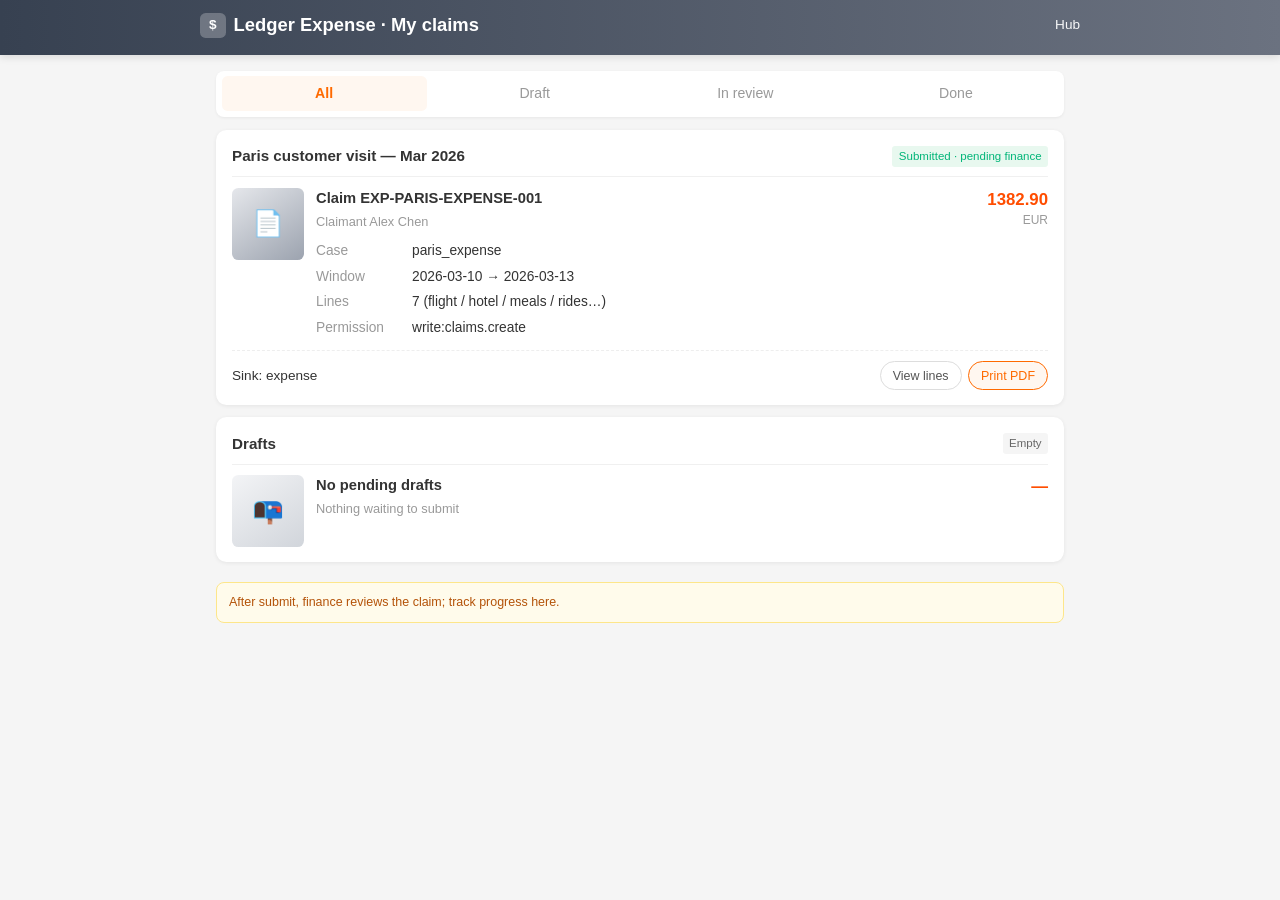
==== examples/paris_expense_demo/web_mocks/expense.html @ 3c4f9779 "feat(examples): add paris_expense_demo multi-source collect/approve sample Adds a configurable Core " ====
<!DOCTYPE html>
<html lang="en">
<head>
  <meta charset="utf-8" />
  <meta name="viewport" content="width=device-width, initial-scale=1" />
  <title>Expense — claims</title>
  <link rel="stylesheet" href="shared.css" />
  <link rel="stylesheet" href="platforms.css" />
</head>
<body class="plat">
  <header class="plat-top" style="background:linear-gradient(90deg,#374151,#6b7280)">
    <div class="plat-top-row">
      <div class="plat-logo"><span class="mark">$</span> Ledger Expense · My claims</div>
      <nav class="plat-nav"><a href="index.html">Hub</a></nav>
    </div>
  </header>
  <main class="plat-wrap">
    <div class="plat-tabs"><span class="on">All</span><span>Draft</span><span>In review</span><span>Done</span></div>
    <article class="order-card">
      <div class="shop"><strong>Paris customer visit — Mar 2026</strong><span class="badge ok">Submitted · pending finance</span></div>
      <div class="goods">
        <div class="thumb" data-emoji="📄" style="background:linear-gradient(145deg,#e5e7eb,#9ca3af)"></div>
        <div>
          <p class="title">Claim EXP-PARIS-EXPENSE-001</p>
          <p class="sub">Claimant Alex Chen</p>
          <div class="kv">
            <span>Case</span><span>paris_expense</span>
            <span>Window</span><span>2026-03-10 → 2026-03-13</span>
            <span>Lines</span><span>7 (flight / hotel / meals / rides…)</span>
            <span>Permission</span><span>write:claims.create</span>
          </div>
        </div>
        <div class="price"><div class="now">1382.90</div><div class="unit">EUR</div></div>
      </div>
      <div class="order-foot">
        <span>Sink: expense</span>
        <div class="actions"><span class="btn">View lines</span><span class="btn primary">Print PDF</span></div>
      </div>
    </article>
    <article class="order-card">
      <div class="shop"><strong>Drafts</strong><span class="badge gray">Empty</span></div>
      <div class="goods">
        <div class="thumb" data-emoji="📭" style="background:linear-gradient(145deg,#f3f4f6,#d1d5db)"></div>
        <div>
          <p class="title">No pending drafts</p>
          <p class="sub">Nothing waiting to submit</p>
        </div>
        <div class="price"><div class="now">—</div></div>
      </div>
    </article>
    <p class="plat-note">After submit, finance reviews the claim; track progress here.</p>
  </main>
</body>
</html>
---- examples/paris_expense_demo/web_mocks/shared.css ----
:root {
  --ink: #1a1f1c;
  --muted: #5c6b63;
  --paper: #f3efe6;
  --panel: #fffdf8;
  --line: #d4cdc0;
  --accent: #0f6b4c;
  --accent-soft: #d8efe6;
  --warn: #8a4b12;
  --email: #1e4d8c;
  --photos: #7a3e6e;
  --booking: #0f6b4c;
  --rides: #9a3412;
  --expense: #374151;
  --display: "Iowan Old Style", "Palatino Linotype", Palatino, Georgia, serif;
  --sans: "Avenir Next", "Segoe UI", "Helvetica Neue", sans-serif;
  --mono: "IBM Plex Mono", "SF Mono", ui-monospace, monospace;
}

* { box-sizing: border-box; }
html, body { margin: 0; padding: 0; }
body {
  font-family: var(--sans);
  color: var(--ink);
  background:
    radial-gradient(1200px 600px at 10% -10%, #e7f2ec 0%, transparent 55%),
    radial-gradient(900px 500px at 100% 0%, #efe6d8 0%, transparent 50%),
    var(--paper);
  min-height: 100vh;
  line-height: 1.45;
}

a { color: inherit; text-decoration: none; }
.eyebrow {
  font-size: 0.75rem;
  letter-spacing: 0.08em;
  text-transform: uppercase;
  color: var(--muted);
  margin: 0 0 0.5rem;
}
h1, h2 {
  font-family: var(--display);
  font-weight: 600;
  letter-spacing: -0.02em;
  margin: 0 0 0.4rem;
}
.lede { color: var(--muted); max-width: 36rem; margin: 0; }

.hub { padding: 3rem 1.5rem 4rem; max-width: 960px; margin: 0 auto; }
.hub-header { margin-bottom: 2rem; }
.hub-header h1 { font-size: clamp(2rem, 4vw, 2.75rem); }
.hub-grid {
  display: grid;
  grid-template-columns: repeat(auto-fill, minmax(200px, 1fr));
  gap: 1rem;
}
.hub-card {
  background: var(--panel);
  border: 1px solid var(--line);
  padding: 1.15rem 1.1rem 1.25rem;
  display: flex;
  flex-direction: column;
  gap: 0.35rem;
  min-height: 8.5rem;
  transition: transform 120ms ease, border-color 120ms ease;
}
.hub-card:hover {
  transform: translateY(-2px);
  border-color: var(--accent);
}
.hub-card strong { font-size: 1.1rem; }
.hub-card span:last-child { color: var(--muted); font-size: 0.9rem; }
.app-tag {
  align-self: flex-start;
  font-family: var(--mono);
  font-size: 0.7rem;
  padding: 0.15rem 0.45rem;
  background: var(--accent-soft);
  color: var(--accent);
}
.hub-foot {
  margin-top: 2.5rem;
  color: var(--muted);
  font-size: 0.9rem;
}
.hub-foot code {
  font-family: var(--mono);
  color: var(--ink);
  background: #ebe4d8;
  padding: 0.1rem 0.35rem;
}

.app-shell { max-width: 820px; margin: 0 auto; padding: 1.25rem 1.25rem 3rem; }
.app-top {
  display: flex;
  align-items: center;
  justify-content: space-between;
  gap: 1rem;
  margin-bottom: 1.25rem;
  padding-bottom: 0.85rem;
  border-bottom: 1px solid var(--line);
}
.app-brand { display: flex; flex-direction: column; gap: 0.15rem; }
.app-brand .name { font-family: var(--display); font-size: 1.35rem; }
.back {
  font-size: 0.85rem;
  color: var(--muted);
  border: 1px solid var(--line);
  padding: 0.35rem 0.65rem;
  background: var(--panel);
}
.back:hover { border-color: var(--ink); color: var(--ink); }

.panel {
  background: var(--panel);
  border: 1px solid var(--line);
  padding: 1rem 1.1rem;
  margin-bottom: 0.85rem;
}
.panel h2 { font-size: 1.05rem; }
.meta {
  display: flex;
  flex-wrap: wrap;
  gap: 0.5rem 1rem;
  color: var(--muted);
  font-size: 0.85rem;
  margin: 0.35rem 0 0.75rem;
}
.meta b { color: var(--ink); font-weight: 600; }

.row {
  display: grid;
  grid-template-columns: 1fr auto;
  gap: 0.75rem;
  align-items: start;
  padding: 0.75rem 0;
  border-top: 1px dashed var(--line);
}
.row:first-of-type { border-top: none; padding-top: 0; }
.amount {
  font-family: var(--mono);
  font-size: 0.95rem;
  white-space: nowrap;
}
.pill {
  display: inline-block;
  font-size: 0.7rem;
  font-family: var(--mono);
  padding: 0.12rem 0.4rem;
  border: 1px solid var(--line);
  color: var(--muted);
  margin-right: 0.35rem;
}
.fake-note {
  margin-top: 1.5rem;
  font-size: 0.8rem;
  color: var(--warn);
}

/* per-app accent bars */
body[data-app="email"] .app-top { border-bottom-color: color-mix(in srgb, var(--email) 45%, var(--line)); }
body[data-app="email"] .app-brand .name { color: var(--email); }
body[data-app="photos"] .app-brand .name { color: var(--photos); }
body[data-app="booking"] .app-brand .name { color: var(--booking); }
body[data-app="rides"] .app-brand .name { color: var(--rides); }
body[data-app="expense"] .app-brand .name { color: var(--expense); }

.photo-grid {
  display: grid;
  grid-template-columns: 1fr 1fr;
  gap: 0.85rem;
}
@media (max-width: 560px) {
  .photo-grid { grid-template-columns: 1fr; }
}
.photo-tile {
  border: 1px solid var(--line);
  background: #ece7dc;
  min-height: 160px;
  display: flex;
  flex-direction: column;
  justify-content: flex-end;
  padding: 0.85rem;
  position: relative;
  overflow: hidden;
}
.photo-tile::before {
  content: "";
  position: absolute;
  inset: 0;
  opacity: 0.55;
  background:
    linear-gradient(160deg, transparent 30%, rgba(0,0,0,0.25)),
    repeating-linear-gradient(-18deg, #d9d0c0 0 8px, #cfc5b3 8px 16px);
}
.photo-tile > * { position: relative; }
.photo-tile .caption { font-size: 0.9rem; }
.photo-tile .amount { margin-top: 0.25rem; }

.status-ok {
  display: inline-block;
  background: var(--accent-soft);
  color: var(--accent);
  font-family: var(--mono);
  font-size: 0.75rem;
  padding: 0.2rem 0.45rem;
}
---- examples/paris_expense_demo/web_mocks/platforms.css ----
/* Platform skins for richer demo pages (parody brands, not real trademarks). */

.plat {
  --p-orange: #ff6a00;
  --p-orange-d: #e85d00;
  --p-bg: #f5f5f5;
  --p-card: #fff;
  --p-text: #333;
  --p-muted: #999;
  --p-green: #00b578;
  font-family: "PingFang SC", "Hiragino Sans GB", "Microsoft YaHei", sans-serif;
  background: var(--p-bg);
  color: var(--p-text);
  min-height: 100vh;
  margin: 0;
}

.plat a { color: inherit; text-decoration: none; }

.plat-top {
  background: linear-gradient(90deg, var(--p-orange), #ff9a3c);
  color: #fff;
  padding: 0.75rem 1rem 1rem;
  position: sticky;
  top: 0;
  z-index: 5;
  box-shadow: 0 2px 8px rgba(0,0,0,.12);
}
.plat-top.hotel { background: linear-gradient(90deg, #1677ff, #69b1ff); }
.plat-top.flight { background: linear-gradient(105deg, #ff6a00 0%, #ff3d6e 55%, #ff9a3c 100%); }
.plat-top.food { background: linear-gradient(90deg, #0095ff, #36cfc9); }
.plat-top.ride { background: linear-gradient(90deg, #ff7e33, #ffb347); }

.plat-top-row {
  display: flex;
  align-items: center;
  justify-content: space-between;
  gap: 0.75rem;
  max-width: 880px;
  margin: 0 auto;
}
.plat-logo {
  display: flex;
  align-items: center;
  gap: 0.5rem;
  font-weight: 700;
  font-size: 1.15rem;
}
.plat-logo .mark {
  width: 1.6rem;
  height: 1.6rem;
  border-radius: 0.35rem;
  background: rgba(255,255,255,.25);
  display: grid;
  place-items: center;
  font-size: 0.85rem;
}
.plat-nav {
  display: flex;
  gap: 0.85rem;
  font-size: 0.85rem;
  opacity: 0.95;
}
.plat-nav a:hover { text-decoration: underline; }
.plat-search {
  max-width: 880px;
  margin: 0.75rem auto 0;
  display: flex;
  background: #fff;
  border-radius: 999px;
  overflow: hidden;
}
.plat-search input {
  flex: 1;
  border: 0;
  padding: 0.55rem 1rem;
  font-size: 0.9rem;
  outline: none;
}
.plat-search button {
  border: 0;
  background: var(--p-orange-d);
  color: #fff;
  padding: 0 1.1rem;
  font-weight: 600;
  cursor: default;
}
.plat-top.hotel .plat-search button { background: #0958d9; }
.plat-top.food .plat-search button { background: #0077cc; }

.plat-wrap {
  max-width: 880px;
  margin: 0 auto;
  padding: 1rem 1rem 3rem;
}

.plat-tabs {
  display: flex;
  gap: 0.35rem;
  background: var(--p-card);
  border-radius: 0.5rem;
  padding: 0.35rem;
  margin-bottom: 0.85rem;
  box-shadow: 0 1px 3px rgba(0,0,0,.06);
}
.plat-tabs span {
  flex: 1;
  text-align: center;
  padding: 0.45rem;
  border-radius: 0.35rem;
  font-size: 0.88rem;
  color: var(--p-muted);
}
.plat-tabs .on {
  background: #fff7f0;
  color: var(--p-orange);
  font-weight: 600;
}
body.hotel-skin .plat-tabs .on {
  background: #e6f4ff;
  color: #1677ff;
}

.order-card {
  background: var(--p-card);
  border-radius: 0.65rem;
  padding: 0.95rem 1rem;
  margin-bottom: 0.75rem;
  box-shadow: 0 1px 4px rgba(0,0,0,.07);
}
.order-card .shop {
  display: flex;
  align-items: center;
  justify-content: space-between;
  font-size: 0.9rem;
  padding-bottom: 0.55rem;
  border-bottom: 1px solid #f0f0f0;
  margin-bottom: 0.65rem;
}
.order-card .shop strong { font-size: 0.95rem; }
.badge {
  font-size: 0.72rem;
  padding: 0.12rem 0.4rem;
  border-radius: 0.2rem;
  background: #fff1e6;
  color: var(--p-orange);
}
.badge.ok { background: #e8f8ef; color: var(--p-green); }
.badge.blue { background: #e6f4ff; color: #1677ff; }
.badge.gray { background: #f5f5f5; color: #666; }

.goods {
  display: grid;
  grid-template-columns: 72px 1fr auto;
  gap: 0.75rem;
  align-items: start;
}
.thumb {
  width: 72px;
  height: 72px;
  border-radius: 0.4rem;
  background: linear-gradient(135deg, #ffe7d1, #ffd0a8 40%, #ffb07a);
  position: relative;
  overflow: hidden;
}
.thumb.hotel { background: linear-gradient(160deg, #9ec5ff, #5b8def 45%, #1d4ed8); }
.thumb.flight { background: linear-gradient(140deg, #ffd6a8, #ff8a4c 50%, #e11d48); }
.thumb.food { background: linear-gradient(150deg, #b8f0ff, #40a9ff 55%, #0050b3); }
.thumb.ride { background: linear-gradient(150deg, #ffe0c2, #ff9f43 50%, #d35400); }
.thumb::after {
  content: attr(data-emoji);
  position: absolute;
  inset: 0;
  display: grid;
  place-items: center;
  font-size: 1.6rem;
}
.goods .title { font-size: 0.92rem; font-weight: 600; margin: 0 0 0.25rem; }
.goods .sub { font-size: 0.8rem; color: var(--p-muted); margin: 0; line-height: 1.4; }
.price {
  text-align: right;
  font-variant-numeric: tabular-nums;
  white-space: nowrap;
}
.price .now { color: #ff4d00; font-weight: 700; font-size: 1.05rem; }
.price .unit { font-size: 0.75rem; color: var(--p-muted); }
.price .old {
  font-size: 0.75rem;
  color: #bbb;
  text-decoration: line-through;
}

.order-foot {
  display: flex;
  justify-content: space-between;
  align-items: center;
  margin-top: 0.75rem;
  padding-top: 0.65rem;
  border-top: 1px dashed #eee;
  font-size: 0.85rem;
}
.order-foot .actions { display: flex; gap: 0.4rem; }
.btn {
  border: 1px solid #ddd;
  background: #fff;
  border-radius: 999px;
  padding: 0.28rem 0.75rem;
  font-size: 0.78rem;
  color: #555;
}
.btn.primary {
  border-color: var(--p-orange);
  color: var(--p-orange);
  background: #fff7f0;
}
.btn.primary-blue {
  border-color: #1677ff;
  color: #1677ff;
  background: #e6f4ff;
}

.hero-banner {
  border-radius: 0.65rem;
  padding: 1.1rem 1.15rem;
  margin-bottom: 0.85rem;
  color: #fff;
  background:
    radial-gradient(600px 200px at 90% 0%, rgba(255,255,255,.25), transparent),
    linear-gradient(120deg, #ff6a00, #ff3d6e);
}
.hero-banner.hotel {
  background:
    radial-gradient(600px 200px at 90% 0%, rgba(255,255,255,.25), transparent),
    linear-gradient(120deg, #1677ff, #36cfc9);
}
.hero-banner h1 {
  margin: 0 0 0.35rem;
  font-size: 1.35rem;
  font-weight: 700;
}
.hero-banner p { margin: 0; opacity: 0.92; font-size: 0.9rem; }

.kv {
  display: grid;
  grid-template-columns: 5.5rem 1fr;
  gap: 0.35rem 0.5rem;
  font-size: 0.86rem;
  margin: 0.65rem 0 0;
}
.kv span:nth-child(odd) { color: var(--p-muted); }

.chip-row {
  display: flex;
  flex-wrap: wrap;
  gap: 0.4rem;
  margin: 0.65rem 0 0;
}
.chip {
  font-size: 0.72rem;
  background: #f5f5f5;
  color: #666;
  padding: 0.2rem 0.5rem;
  border-radius: 0.25rem;
}

.plat-note {
  margin-top: 1.25rem;
  font-size: 0.78rem;
  color: #b45309;
  background: #fffbeb;
  border: 1px solid #fde68a;
  border-radius: 0.5rem;
  padding: 0.65rem 0.75rem;
}

.hub-section {
  margin: 2rem 0 0.75rem;
  font-size: 0.85rem;
  color: var(--muted);
  letter-spacing: 0.04em;
}
.hub-card .brand-fake {
  font-size: 0.75rem;
  color: #ff6a00;
  font-weight: 600;
}
.hub-card.rich {
  background: linear-gradient(165deg, #fffdf8, #fff5eb);
  border-color: #f0d2b0;
}
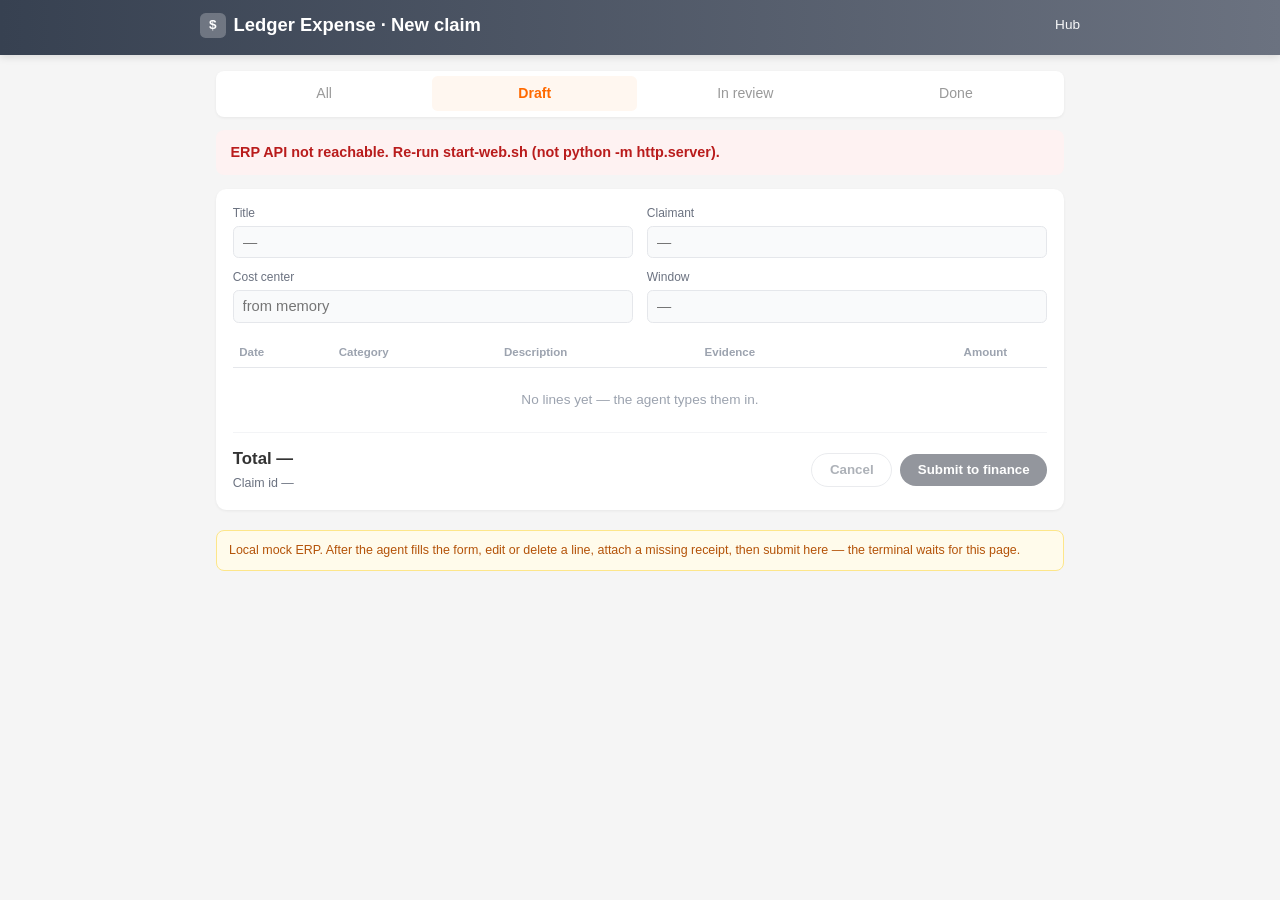
==== commit badd1879: "feat(examples): recall memory and approve the expense claim on a mock ERP page Make paris_expense_de" ====
--- a/examples/paris_expense_demo/web_mocks/expense.html
+++ b/examples/paris_expense_demo/web_mocks/expense.html
@@ -3,52 +3,302 @@
 <head>
   <meta charset="utf-8" />
   <meta name="viewport" content="width=device-width, initial-scale=1" />
-  <title>Expense — claims</title>
+  <title>Ledger Expense — new claim</title>
   <link rel="stylesheet" href="shared.css" />
   <link rel="stylesheet" href="platforms.css" />
 </head>
 <body class="plat">
   <header class="plat-top" style="background:linear-gradient(90deg,#374151,#6b7280)">
     <div class="plat-top-row">
-      <div class="plat-logo"><span class="mark">$</span> Ledger Expense · My claims</div>
+      <div class="plat-logo"><span class="mark">$</span> Ledger Expense · New claim</div>
       <nav class="plat-nav"><a href="index.html">Hub</a></nav>
     </div>
   </header>
   <main class="plat-wrap">
-    <div class="plat-tabs"><span class="on">All</span><span>Draft</span><span>In review</span><span>Done</span></div>
-    <article class="order-card">
-      <div class="shop"><strong>Paris customer visit — Mar 2026</strong><span class="badge ok">Submitted · pending finance</span></div>
-      <div class="goods">
-        <div class="thumb" data-emoji="📄" style="background:linear-gradient(145deg,#e5e7eb,#9ca3af)"></div>
+    <div class="plat-tabs">
+      <span>All</span><span class="on">Draft</span><span>In review</span><span>Done</span>
+    </div>
+
+    <div id="banner" class="erp-banner wait">Waiting for the agent to fill this claim.</div>
+
+    <article class="erp-card">
+      <div class="erp-grid">
+        <label>Title<input id="f-title" readonly placeholder="—" /></label>
+        <label>Claimant<input id="f-actor" readonly placeholder="—" /></label>
+        <label>Cost center<input id="f-cc" readonly placeholder="from memory" /></label>
+        <label>Window<input id="f-window" readonly placeholder="—" /></label>
+      </div>
+
+      <table class="erp-table">
+        <thead>
+          <tr>
+            <th>Date</th>
+            <th>Category</th>
+            <th>Description</th>
+            <th>Evidence</th>
+            <th class="num">Amount</th>
+            <th></th>
+          </tr>
+        </thead>
+        <tbody id="lines">
+          <tr class="empty"><td colspan="6">No lines yet — the agent types them in.</td></tr>
+        </tbody>
+      </table>
+
+      <form id="add-box" class="erp-add" hidden>
+        <h2>Add a receipt</h2>
+        <div class="erp-add-grid">
+          <label>Date<input id="a-date" type="date" /></label>
+          <label>Category
+            <select id="a-cat">
+              <option value="meal">meal</option>
+              <option value="transport">transport</option>
+              <option value="lodging">lodging</option>
+              <option value="other">other</option>
+            </select>
+          </label>
+          <label>Amount<input id="a-amt" type="number" step="0.01" min="0" placeholder="0.00" /></label>
+          <label>Currency<input id="a-cur" value="EUR" /></label>
+          <label class="span2">Description<input id="a-desc" placeholder="What is this receipt for?" /></label>
+          <label class="span2">Receipt file<input id="a-file" type="file" /></label>
+        </div>
+        <button type="submit" class="erp-add-btn">Add line</button>
+      </form>
+
+      <div class="erp-foot">
         <div>
-          <p class="title">Claim EXP-PARIS-EXPENSE-001</p>
-          <p class="sub">Claimant Alex Chen</p>
-          <div class="kv">
-            <span>Case</span><span>paris_expense</span>
-            <span>Window</span><span>2026-03-10 → 2026-03-13</span>
-            <span>Lines</span><span>7 (flight / hotel / meals / rides…)</span>
-            <span>Permission</span><span>write:claims.create</span>
-          </div>
+          <div class="erp-total" id="totals">Total —</div>
+          <div class="erp-claim" id="claim">Claim id —</div>
         </div>
-        <div class="price"><div class="now">1382.90</div><div class="unit">EUR</div></div>
-      </div>
-      <div class="order-foot">
-        <span>Sink: expense</span>
-        <div class="actions"><span class="btn">View lines</span><span class="btn primary">Print PDF</span></div>
+        <div class="erp-btns">
+          <button type="button" class="erp-cancel" id="cancel" disabled>Cancel</button>
+          <button type="button" class="erp-submit" id="submit" disabled>Submit to finance</button>
+        </div>
       </div>
     </article>
-    <article class="order-card">
-      <div class="shop"><strong>Drafts</strong><span class="badge gray">Empty</span></div>
-      <div class="goods">
-        <div class="thumb" data-emoji="📭" style="background:linear-gradient(145deg,#f3f4f6,#d1d5db)"></div>
-        <div>
-          <p class="title">No pending drafts</p>
-          <p class="sub">Nothing waiting to submit</p>
-        </div>
-        <div class="price"><div class="now">—</div></div>
-      </div>
-    </article>
-    <p class="plat-note">After submit, finance reviews the claim; track progress here.</p>
+
+    <section class="erp-memory" id="findings-box" hidden>
+      <h2>Policy tips</h2>
+      <ul id="findings-list"></ul>
+    </section>
+
+    <section class="erp-memory" id="memory-box" hidden>
+      <h2>Recalled from memory</h2>
+      <ul id="memory-list"></ul>
+    </section>
+
+    <p class="plat-note">
+      Local mock ERP. After the agent fills the form, edit or delete a line,
+      attach a missing receipt, then submit here — the terminal waits for this page.
+    </p>
   </main>
+  <script>
+    const $ = (id) => document.getElementById(id);
+    let mode = "watch";
+    let lastStatus = "";
+
+    function esc(s) {
+      return String(s).replace(/[&<>"']/g, (ch) => ({
+        "&": "&amp;", "<": "&lt;", ">": "&gt;", '"': "&quot;", "'": "&#39;"
+      }[ch]));
+    }
+
+    function money(amount, currency) {
+      if (amount == null || amount === "") return "—";
+      const n = Number(amount);
+      if (Number.isNaN(n)) return "—";
+      return n.toFixed(2) + (currency ? " " + currency : "");
+    }
+
+    function editable() {
+      return mode === "edit";
+    }
+
+    function render(state) {
+      const status = state.status || "empty";
+      lastStatus = status;
+      const banner = $("banner");
+      banner.textContent = state.message || status;
+      banner.className = "erp-banner " + (
+        status === "submitted" ? "ok" :
+        status === "cancelled" ? "bad" :
+        status === "draft" ? "ready" :
+        status === "filling" ? "work" : "wait"
+      );
+
+      $("f-title").value = state.title || "";
+      $("f-actor").value = state.actor || "";
+      $("f-cc").value = state.cost_center || "";
+      $("f-window").value = (state.date_start && state.date_end)
+        ? state.date_start + " → " + state.date_end
+        : "";
+
+      const lines = state.lines || [];
+      const body = $("lines");
+      const canEdit = status === "draft";
+      if (!lines.length) {
+        body.innerHTML = '<tr class="empty"><td colspan="6">No lines yet — the agent types them in.</td></tr>';
+      } else if (canEdit) {
+        body.innerHTML = lines.map((row, idx) => (
+          "<tr data-idx='" + idx + "'>"
+          + "<td><input data-f='date' type='date' value='" + esc(row.date || "") + "' /></td>"
+          + "<td><select data-f='category'>"
+          + ["lodging","meal","transport","other"].map((c) => (
+              "<option value='" + c + "'" + (row.category === c ? " selected" : "") + ">" + c + "</option>"
+            )).join("")
+          + "</select></td>"
+          + "<td><input data-f='description' value='" + esc(row.description || "") + "' /></td>"
+          + "<td><input data-f='evidence' class='mono' value='" + esc(row.evidence || "") + "' /></td>"
+          + "<td class='num'><input data-f='amount' type='number' step='0.01' value='"
+          + (row.amount == null ? "" : esc(row.amount)) + "' /></td>"
+          + "<td><button type='button' class='erp-del' data-del='" + idx + "'>Delete</button></td>"
+          + "</tr>"
+        )).join("");
+      } else {
+        body.innerHTML = lines.map((row) => (
+          "<tr>"
+          + "<td>" + esc(row.date || "") + "</td>"
+          + "<td>" + esc(row.category || "") + "</td>"
+          + "<td>" + esc(row.description || "") + "</td>"
+          + "<td class='mono'>" + esc(row.evidence || "") + "</td>"
+          + "<td class='num'>" + money(row.amount, row.currency) + "</td>"
+          + "<td></td>"
+          + "</tr>"
+        )).join("");
+      }
+
+      const totals = state.totals || {};
+      const keys = Object.keys(totals);
+      $("totals").textContent = keys.length
+        ? "Total " + keys.map((c) => money(totals[c], c)).join(" · ")
+        : "Total —";
+      $("claim").textContent = state.claim_id ? ("Claim " + state.claim_id) : "Claim id —";
+
+      $("add-box").hidden = !canEdit;
+      $("submit").disabled = !canEdit || !lines.length;
+      $("cancel").disabled = !canEdit;
+      $("submit").textContent = status === "submitted" ? "Submitted" : "Submit to finance";
+      if (canEdit && !$("a-date").value && state.date_start) {
+        $("a-date").value = state.date_start;
+      }
+
+      const findings = state.findings || [];
+      const fbox = $("findings-box");
+      const flist = $("findings-list");
+      if (findings.length) {
+        fbox.hidden = false;
+        flist.innerHTML = findings.map((f) => (
+          "<li class='f-" + esc(f.kind || "info") + "'>[" + esc(f.kind || "info") + "] "
+          + esc(f.message || "") + "</li>"
+        )).join("");
+      } else {
+        fbox.hidden = true;
+        flist.innerHTML = "";
+      }
+
+      const recalled = state.recalled || [];
+      const box = $("memory-box");
+      const list = $("memory-list");
+      if (recalled.length) {
+        box.hidden = false;
+        list.innerHTML = recalled.map((t) => "<li>" + esc(t) + "</li>").join("");
+      } else {
+        box.hidden = true;
+        list.innerHTML = "";
+      }
+
+      const tabs = document.querySelectorAll(".plat-tabs span");
+      tabs.forEach((el) => el.classList.remove("on"));
+      const idx = status === "submitted" ? 2 : 1;
+      if (tabs[idx]) tabs[idx].classList.add("on");
+    }
+
+    async function api(path, payload) {
+      const res = await fetch(path, {
+        method: payload === undefined ? "GET" : "POST",
+        headers: payload === undefined ? {} : { "Content-Type": "application/json" },
+        body: payload === undefined ? undefined : JSON.stringify(payload),
+        cache: "no-store",
+      });
+      const data = await res.json();
+      if (!res.ok) {
+        $("banner").textContent = data.message || ("Request failed (" + res.status + ")");
+        $("banner").className = "erp-banner bad";
+      }
+      return data;
+    }
+
+    async function saveRow(tr) {
+      const idx = Number(tr.getAttribute("data-idx"));
+      const line = {};
+      tr.querySelectorAll("[data-f]").forEach((el) => {
+        line[el.getAttribute("data-f")] = el.value;
+      });
+      if (line.amount !== "") line.amount = Number(line.amount);
+      render(await api("/api/erp/line", { action: "update", index: idx, line }));
+    }
+
+    $("lines").addEventListener("focusout", (ev) => {
+      if (!editable()) return;
+      const tr = ev.target.closest("tr[data-idx]");
+      if (!tr) return;
+      if (tr.contains(ev.relatedTarget)) return;
+      saveRow(tr);
+    });
+
+    $("lines").addEventListener("click", async (ev) => {
+      const btn = ev.target.closest("[data-del]");
+      if (!btn || !editable()) return;
+      render(await api("/api/erp/line", { action: "delete", index: Number(btn.getAttribute("data-del")) }));
+    });
+
+    $("add-box").addEventListener("submit", async (ev) => {
+      ev.preventDefault();
+      const file = $("a-file").files[0];
+      const line = {
+        date: $("a-date").value,
+        category: $("a-cat").value,
+        description: $("a-desc").value,
+        amount: $("a-amt").value === "" ? null : Number($("a-amt").value),
+        currency: $("a-cur").value || "EUR",
+        evidence: file ? file.name : ($("a-desc").value || "manual-upload"),
+        source: "manual",
+      };
+      const state = await api("/api/erp/line", { action: "add", line });
+      $("a-desc").value = "";
+      $("a-amt").value = "";
+      $("a-file").value = "";
+      render(state);
+    });
+
+    $("submit").addEventListener("click", async () => {
+      if (!editable()) return;
+      mode = "locked";
+      render(await api("/api/erp/submit", {}));
+    });
+
+    $("cancel").addEventListener("click", async () => {
+      if (!editable()) return;
+      mode = "locked";
+      render(await api("/api/erp/cancel", {}));
+    });
+
+    async function tick() {
+      try {
+        const state = await api("/api/erp");
+        const status = state.status || "empty";
+        if (mode === "edit" && status === "draft") return;
+        if (status === "draft") mode = "edit";
+        else if (status === "submitted" || status === "cancelled") mode = "locked";
+        else mode = "watch";
+        render(state);
+      } catch (err) {
+        $("banner").textContent = "ERP API not reachable. Re-run start-web.sh (not python -m http.server).";
+        $("banner").className = "erp-banner bad";
+      }
+    }
+    tick();
+    setInterval(tick, 700);
+  </script>
 </body>
 </html>
--- a/examples/paris_expense_demo/web_mocks/platforms.css
+++ b/examples/paris_expense_demo/web_mocks/platforms.css
@@ -288,3 +288,170 @@
   background: linear-gradient(165deg, #fffdf8, #fff5eb);
   border-color: #f0d2b0;
 }
+
+.erp-banner {
+  border-radius: 0.5rem;
+  padding: 0.75rem 0.9rem;
+  margin-bottom: 0.85rem;
+  font-size: 0.9rem;
+  font-weight: 600;
+}
+.erp-banner.wait { background: #f3f4f6; color: #4b5563; }
+.erp-banner.work { background: #eff6ff; color: #1d4ed8; }
+.erp-banner.ready { background: #fff7ed; color: #c2410c; }
+.erp-banner.ok { background: #ecfdf5; color: #047857; }
+.erp-banner.bad { background: #fef2f2; color: #b91c1c; }
+
+.erp-card {
+  background: #fff;
+  border-radius: 0.65rem;
+  box-shadow: 0 1px 3px rgba(0,0,0,.06);
+  padding: 1rem 1.05rem 1.1rem;
+}
+.erp-grid {
+  display: grid;
+  grid-template-columns: 1fr 1fr;
+  gap: 0.65rem 0.85rem;
+  margin-bottom: 1rem;
+}
+.erp-grid label {
+  display: flex;
+  flex-direction: column;
+  gap: 0.25rem;
+  font-size: 0.75rem;
+  color: #6b7280;
+}
+.erp-grid input {
+  border: 1px solid #e5e7eb;
+  border-radius: 0.35rem;
+  padding: 0.45rem 0.55rem;
+  font-size: 0.92rem;
+  color: #111827;
+  background: #f9fafb;
+}
+.erp-table {
+  width: 100%;
+  border-collapse: collapse;
+  font-size: 0.85rem;
+}
+.erp-table th {
+  text-align: left;
+  font-size: 0.72rem;
+  color: #9ca3af;
+  font-weight: 600;
+  padding: 0.35rem 0.4rem;
+  border-bottom: 1px solid #e5e7eb;
+}
+.erp-table td {
+  padding: 0.5rem 0.4rem;
+  border-bottom: 1px solid #f3f4f6;
+  vertical-align: top;
+}
+.erp-table .num { text-align: right; font-variant-numeric: tabular-nums; white-space: nowrap; }
+.erp-table .mono { font-family: ui-monospace, SFMono-Regular, Menlo, monospace; font-size: 0.75rem; color: #6b7280; }
+.erp-table .empty td { color: #9ca3af; text-align: center; padding: 1.4rem 0.5rem; }
+.erp-foot {
+  display: flex;
+  justify-content: space-between;
+  align-items: center;
+  gap: 1rem;
+  margin-top: 0.9rem;
+}
+.erp-total { font-weight: 700; font-size: 1.05rem; }
+.erp-claim { font-size: 0.78rem; color: #6b7280; margin-top: 0.15rem; }
+.erp-submit {
+  border: 0;
+  background: #111827;
+  color: #fff;
+  border-radius: 999px;
+  padding: 0.55rem 1.1rem;
+  font-weight: 600;
+  cursor: pointer;
+}
+.erp-submit:disabled { opacity: 0.45; cursor: not-allowed; }
+.erp-cancel {
+  border: 1px solid #d1d5db;
+  background: #fff;
+  color: #4b5563;
+  border-radius: 999px;
+  padding: 0.55rem 1.1rem;
+  font-weight: 600;
+  cursor: pointer;
+}
+.erp-cancel:disabled { opacity: 0.45; cursor: not-allowed; }
+.erp-btns { display: flex; gap: 0.5rem; align-items: center; }
+.erp-del {
+  border: 0;
+  background: #fef2f2;
+  color: #b91c1c;
+  border-radius: 999px;
+  padding: 0.25rem 0.6rem;
+  font-size: 0.75rem;
+  cursor: pointer;
+}
+.erp-table input,
+.erp-table select {
+  width: 100%;
+  border: 1px solid #e5e7eb;
+  border-radius: 0.3rem;
+  padding: 0.28rem 0.35rem;
+  font: inherit;
+  background: #fff;
+}
+.erp-table input.mono { font-family: ui-monospace, SFMono-Regular, Menlo, monospace; font-size: 0.75rem; }
+.erp-add {
+  margin-top: 1rem;
+  padding-top: 0.85rem;
+  border-top: 1px dashed #e5e7eb;
+}
+.erp-add h2 { font-size: 0.88rem; margin: 0 0 0.55rem; }
+.erp-add-grid {
+  display: grid;
+  grid-template-columns: 1fr 1fr 1fr 1fr;
+  gap: 0.5rem 0.65rem;
+}
+.erp-add-grid label {
+  display: flex;
+  flex-direction: column;
+  gap: 0.2rem;
+  font-size: 0.72rem;
+  color: #6b7280;
+}
+.erp-add-grid .span2 { grid-column: span 2; }
+.erp-add-grid input,
+.erp-add-grid select {
+  border: 1px solid #e5e7eb;
+  border-radius: 0.3rem;
+  padding: 0.35rem 0.45rem;
+  font: inherit;
+}
+.erp-add-btn {
+  margin-top: 0.65rem;
+  border: 1px solid #374151;
+  background: #fff;
+  color: #111827;
+  border-radius: 999px;
+  padding: 0.4rem 0.9rem;
+  font-weight: 600;
+  cursor: pointer;
+}
+.erp-memory {
+  margin-top: 1rem;
+  background: #fff;
+  border-radius: 0.65rem;
+  padding: 0.85rem 1rem;
+  box-shadow: 0 1px 3px rgba(0,0,0,.06);
+}
+.erp-memory h2 { font-size: 0.9rem; margin: 0 0 0.45rem; }
+.erp-memory ul { margin: 0; padding-left: 1.1rem; color: #4b5563; font-size: 0.85rem; }
+.erp-memory li { margin: 0.25rem 0; }
+.erp-memory li.f-policy { color: #b45309; }
+.erp-memory li.f-missing { color: #b91c1c; }
+.erp-memory li.f-info { color: #047857; }
+@media (max-width: 640px) {
+  .erp-grid { grid-template-columns: 1fr; }
+  .erp-add-grid { grid-template-columns: 1fr 1fr; }
+  .erp-add-grid .span2 { grid-column: span 2; }
+  .erp-foot { flex-direction: column; align-items: stretch; }
+}
+
